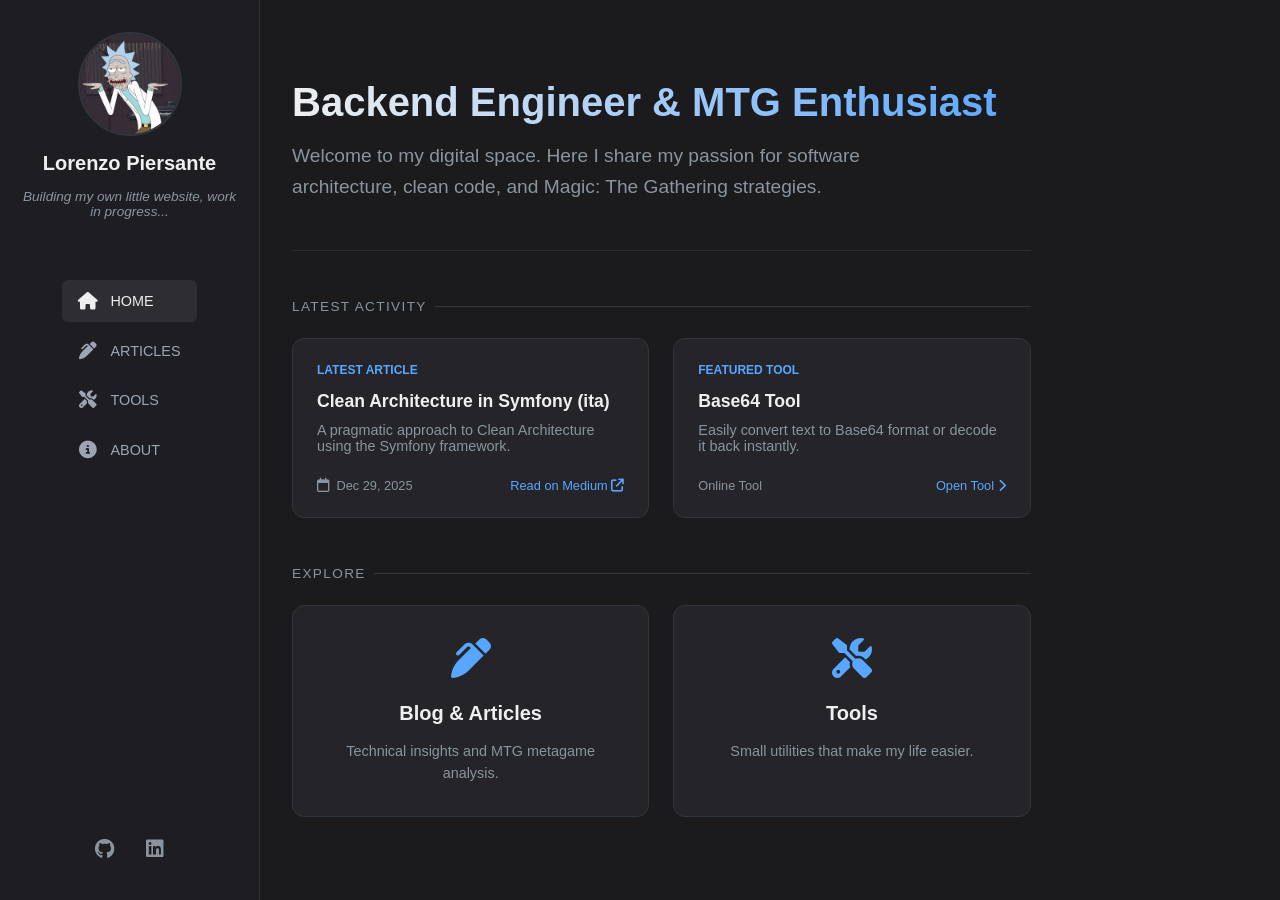
==== index.html @ ee9a0bbb "initial commit" ====
<!DOCTYPE html>
<html lang="en">
<head>
    <meta charset="UTF-8">
    <meta name="viewport" content="width=device-width, initial-scale=1.0">
    <title>Lorenzo Piersante - Backend Engineer & MTG Enthusiast</title>
    <link rel="icon" type="image/x-icon" href="assets/images/favicon.ico">
    <link rel="stylesheet" href="assets/css/style.css">
    <link rel="stylesheet" href="https://cdnjs.cloudflare.com/ajax/libs/font-awesome/6.4.0/css/all.min.css">
</head>
<body>
<div class="container">
    <aside class="sidebar">
        <div class="profile">
            <img src="assets/images/avatar.jpg" alt="Lorenzo Piersante" class="avatar">
            <h1>Lorenzo Piersante</h1>
            <p class="description">Building my own little website, work in progress...</p>
        </div>
        <nav>
            <ul>
                <li>
                    <a href="index.html" class="active">
                        <i class="fa-solid fa-house"></i>
                        HOME
                    </a>
                </li>
                <li>
                    <a href="articles.html">
                        <i class="fa-solid fa-pen-clip"></i>
                        ARTICLES
                    </a>
                </li>
                <li>
                    <a href="tools.html">
                        <i class="fa-solid fa-screwdriver-wrench"></i>
                        TOOLS
                    </a>
                </li>
                <li>
                    <a href="about.html">
                        <i class="fa-solid fa-circle-info"></i>
                        ABOUT
                    </a>
                </li>
            </ul>
        </nav>

        <div class="sidebar-bottom">
            <a href="https://github.com/lorenzo-piersante" target="_blank" aria-label="GitHub">
                <i class="fa-brands fa-github"></i>
            </a>
            <a href="https://linkedin.com/in/lorenzopiersante" target="_blank" aria-label="LinkedIn">
                <i class="fa-brands fa-linkedin"></i>
            </a>
        </div>
    </aside>

    <main class="content">
        <div class="main-column">
            <section class="hero-section">
                <h2>Backend Engineer & MTG Enthusiast</h2>
                <p>
                    Welcome to my digital space. Here I share my passion for software architecture, 
                    clean code, and Magic: The Gathering strategies.
                </p>
            </section>

            <div class="section-title">Latest Activity</div>

            <div class="dashboard-grid">
                <!-- Latest Article -->
                <a href="https://medium.com/@lorenzo-piersante/clean-architecture-in-symfony-un-approccio-pragmatico-557f67e88bba" target="_blank" class="latest-card">
                    <div>
                        <div class="card-label">Latest Article</div>
                        <h3>Clean Architecture in Symfony (ita)</h3>
                        <p>A pragmatic approach to Clean Architecture using the Symfony framework.</p>
                    </div>
                    <div class="card-footer">
                        <div class="meta-item">
                            <i class="fa-regular fa-calendar"></i>
                            Dec 29, 2025
                        </div>
                        <span class="action-link">Read on Medium <i class="fa-solid fa-arrow-up-right-from-square"></i></span>
                    </div>
                </a>

                <!-- Featured Tool -->
                <a href="tools/base64-tool.html" class="latest-card">
                    <div>
                        <div class="card-label">Featured Tool</div>
                        <h3>Base64 Tool</h3>
                        <p>Easily convert text to Base64 format or decode it back instantly.</p>
                    </div>
                    <div class="card-footer">
                        <span>Online Tool</span>
                        <span class="action-link">Open Tool <i class="fa-solid fa-chevron-right"></i></span>
                    </div>
                </a>
            </div>

            <div class="section-title">Explore</div>
            <div class="tools-grid">
                <a href="articles.html" class="tool-card">
                    <i class="fa-solid fa-pen-clip"></i>
                    <h3>Blog & Articles</h3>
                    <p>Technical insights and MTG metagame analysis.</p>
                </a>
                <a href="tools.html" class="tool-card">
                    <i class="fa-solid fa-screwdriver-wrench"></i>
                    <h3>Tools</h3>
                    <p>Small utilities that make my life easier.</p>
                </a>
            </div>
        </div>

        <aside class="right-sidebar">
        </aside>
    </main>
</div>
</body>
</html>
---- assets/css/style.css ----
body {
    font-family: -apple-system, BlinkMacSystemFont, "Segoe UI", Helvetica, Arial, sans-serif;
    margin: 0;
    background-color: #1b1b1e;
    color: #bcbcbc;
}

.container {
    display: flex;
    min-height: 100vh;
    padding-left: 260px;
}

.content {
    flex: 1;
    display: flex;
    justify-content: center;
    padding: 2rem;
}

.main-column {
    width: 100%;
    max-width: 800px;
}

.right-sidebar {
    width: 240px;
    padding-left: 2rem;
    padding-top: 4rem;
    display: none;
}

@media (min-width: 1200px) {
    .right-sidebar {
        display: block;
    }
}

.tags-card h3 {
    font-size: 0.85rem;
    color: #8b949e;
    text-transform: uppercase;
    margin-bottom: 1rem;
}

.tag-list {
    display: flex;
    flex-wrap: wrap;
    gap: 0.5rem;
}

.tag {
    background-color: #252529;
    border: 1px solid #30363d;
    color: #8b949e;
    padding: 0.2rem 0.6rem;
    border-radius: 4px;
    font-size: 0.75rem;
    text-decoration: none;
    transition: color 0.2s, border-color 0.2s;
}

.tag:hover {
    border-color: #58a6ff;
    color: #efefef;
}

.sidebar {
    width: 260px;
    box-sizing: border-box;
    background-color: #1e1e22;
    padding: 2rem 1rem;
    display: flex;
    flex-direction: column;
    align-items: center;
    border-right: 1px solid #2e2e32;
    position: fixed;
    top: 0;
    left: 0;
    height: 100vh;
}

.profile {
    text-align: center;
    margin-bottom: 2rem;
}

.avatar {
    width: 100px;
    height: 100px;
    border-radius: 50%;
    margin: 0 auto 1rem;
    display: block;
    border: 2px solid #30363d;
    object-fit: cover;
}

.sidebar h1 {
    font-size: 1.25rem;
    color: #efefef;
    margin: 0.5rem 0;
}

.sidebar .description {
    font-size: 0.85rem;
    color: #8b949e;
    font-style: italic;
}

nav ul {
    list-style: none;
    padding: 0;
    width: 100%;
}

nav li {
    margin: 0.5rem 0;
}

/* Navigation Links */
nav a {
    text-decoration: none;
    color: #9da5b4;
    display: flex;
    align-items: center;
    gap: 0.75rem;
    padding: 0.75rem 1rem;
    border-radius: 6px;
    font-size: 0.9rem;
    font-weight: 500;
    transition: background 0.2s, color 0.2s;
}

nav a i {
    font-size: 1.1rem;
    width: 20px;
    text-align: center;
}

nav a:hover, nav a.active {
    background-color: #2d2d32;
    color: #efefef;
}

.page-header {
    color: #8b949e;
    margin-bottom: 2rem;
}

.post-card {
    background-color: #252529;
    padding: 1.5rem;
    border-radius: 12px;
    border: 1px solid #30363d;
    margin-bottom: 1.5rem;
    display: flex;
    flex-direction: column;
    text-decoration: none;
    color: inherit;
    transition: all 0.2s ease;
}

.post-card:hover {
    background-color: #2d2d32;
    border-color: #58a6ff;
    transform: translateY(-2px);
}

.post-card h2 {
    margin-top: 0;
    color: #efefef;
    font-size: 1.3rem;
    line-height: 1.4;
}

.post-card p {
    color: #8b949e;
    margin-bottom: 1.5rem;
    flex-grow: 1;
}

.post-footer {
    display: flex;
    justify-content: space-between;
    align-items: center;
    font-size: 0.8rem;
    color: #8b949e;
}

.post-footer .meta-item {
    display: flex;
    align-items: center;
    gap: 0.4rem;
}

.post-footer .cta-link {
    color: #58a6ff;
    display: flex;
    align-items: center;
    gap: 0.4rem;
}

.about-section p {
    font-size: 1.1rem;
    line-height: 1.8;
    margin-bottom: 1.5rem;
}

.meta-left {
    display: flex;
    gap: 1.5rem;
}

.meta-item {
    display: flex;
    align-items: center;
    gap: 0.4rem;
}

.meta-item i {
    font-size: 0.9rem;
    color: #8b949e;
}

/* Sidebar Bottom Social Links */
.sidebar-bottom {
    margin-top: auto;
    display: flex;
    gap: 0.75rem;
    align-items: center;
    padding-top: 1rem;
}

.sidebar-bottom a {
    display: flex;
    align-items: center;
    justify-content: center;
    width: 38px;
    height: 38px;
    border-radius: 50%;
    background-color: transparent;
    color: #8b949e;
    text-decoration: none;
    font-size: 1.25rem;
    transition: background-color 0.2s, color 0.2s;
}

.sidebar-bottom a:hover {
    background-color: #2d2d32;
    color: #efefef;
}

/* Tools Styles */
.tools-grid {
    display: grid;
    grid-template-columns: repeat(auto-fill, minmax(280px, 1fr));
    gap: 1.5rem;
    margin-top: 1rem;
}

.tool-card {
    background-color: #252529;
    padding: 2rem;
    border-radius: 12px;
    border: 1px solid #30363d;
    text-decoration: none;
    color: inherit;
    transition: all 0.3s cubic-bezier(0.4, 0, 0.2, 1);
    display: flex;
    flex-direction: column;
    align-items: center;
    text-align: center;
    gap: 1rem;
}

.tool-card:hover {
    background-color: #2d2d32;
    border-color: #58a6ff;
    transform: translateY(-4px);
    box-shadow: 0 10px 20px rgba(0, 0, 0, 0.2);
}

.tool-card i {
    font-size: 2.5rem;
    color: #58a6ff;
    margin-bottom: 0.5rem;
}

.tool-card h3 {
    margin: 0;
    color: #efefef;
    font-size: 1.25rem;
}

.tool-card p {
    margin: 0;
    font-size: 0.9rem;
    color: #8b949e;
    line-height: 1.5;
}

/* Big Display for Tools */
.tool-display-container {
    background-color: #252529;
    padding: 3rem 2rem;
    border-radius: 12px;
    border: 1px solid #30363d;
    display: flex;
    flex-direction: column;
    align-items: center;
    justify-content: center;
    gap: 2rem;
    margin-top: 2rem;
}

.big-id-display {
    font-family: 'Courier New', Courier, monospace;
    font-size: 1.5rem;
    color: #58a6ff;
    background-color: #1b1b1e;
    padding: 1.5rem 2rem;
    border-radius: 8px;
    border: 1px dashed #30363d;
    word-break: break-all;
    text-align: center;
    max-width: 100%;
}

.copy-button {
    background-color: #238636;
    color: #ffffff;
    border: none;
    padding: 0.75rem 1.5rem;
    border-radius: 6px;
    font-weight: 600;
    cursor: pointer;
    display: flex;
    align-items: center;
    gap: 0.5rem;
    transition: background-color 0.2s;
}

.copy-button:hover {
    background-color: #2ea043;
}

.copy-button:active {
    transform: scale(0.98);
}

/* Icon & UI Utility Classes */

.breadcrumb-link {
    text-decoration: none;
    color: inherit;
}

.breadcrumb-link:hover {
    color: #58a6ff;
}

.tool-display-icon {
    font-size: 3rem;
    color: #58a6ff;
}

/* Dashboard & Hero Styles */
.hero-section {
    padding: 3rem 0;
    border-bottom: 1px solid #2e2e32;
    margin-bottom: 3rem;
}

.hero-section h2 {
    font-size: 2.5rem;
    color: #efefef;
    margin: 0 0 1rem 0;
    background: linear-gradient(90deg, #efefef, #58a6ff);
    -webkit-background-clip: text;
    -webkit-text-fill-color: transparent;
}

.hero-section p {
    font-size: 1.2rem;
    line-height: 1.6;
    color: #8b949e;
    max-width: 600px;
    margin: 0;
}

.section-title {
    font-size: 0.85rem;
    color: #8b949e;
    text-transform: uppercase;
    letter-spacing: 0.1em;
    margin-bottom: 1.5rem;
    display: flex;
    align-items: center;
    gap: 0.5rem;
}

.section-title::after {
    content: "";
    flex: 1;
    height: 1px;
    background-color: #30363d;
}

.dashboard-grid {
    display: grid;
    grid-template-columns: 1fr;
    gap: 1.5rem;
    margin-bottom: 3rem;
}

@media (min-width: 768px) {
    .dashboard-grid {
        grid-template-columns: 1fr 1fr;
    }
}

.latest-card {
    background-color: #252529;
    border: 1px solid #30363d;
    border-radius: 12px;
    padding: 1.5rem;
    text-decoration: none;
    color: inherit;
    transition: all 0.2s ease;
    display: flex;
    flex-direction: column;
    justify-content: space-between;
}

.latest-card .card-footer {
    margin-top: 1.5rem;
    display: flex;
    justify-content: space-between;
    align-items: center;
    font-size: 0.8rem;
    color: #8b949e;
}

.latest-card .card-footer .action-link {
    color: #58a6ff;
}

.latest-card:hover {
    border-color: #58a6ff;
    background-color: #2d2d32;
    transform: translateY(-2px);
}

.latest-card .card-label {
    font-size: 0.75rem;
    font-weight: 600;
    color: #58a6ff;
    text-transform: uppercase;
    margin-bottom: 0.75rem;
}

.latest-card h3 {
    margin: 0 0 0.5rem 0;
    color: #efefef;
    font-size: 1.1rem;
    line-height: 1.4;
}

.latest-card p {
    margin: 0;
    font-size: 0.9rem;
    color: #8b949e;
    flex-grow: 1;
}

/* Tool Input & UI Styles */
.tool-textarea {
    width: 100%;
    min-height: 150px;
    background-color: #1b1b1e;
    border: 1px solid #30363d;
    border-radius: 8px;
    color: #efefef;
    padding: 1rem;
    font-family: 'Courier New', Courier, monospace;
    font-size: 1rem;
    resize: vertical;
    margin-bottom: 1rem;
    box-sizing: border-box;
}

.tool-textarea:focus {
    outline: none;
    border-color: #58a6ff;
}

.button-group {
    display: flex;
    gap: 1rem;
    margin-bottom: 2rem;
    flex-wrap: wrap;
}

.action-button {
    background-color: #30363d;
    color: #efefef;
    border: 1px solid #444c56;
    padding: 0.6rem 1.2rem;
    border-radius: 6px;
    font-weight: 500;
    cursor: pointer;
    transition: all 0.2s;
    display: flex;
    align-items: center;
    gap: 0.5rem;
}

.action-button:hover {
    background-color: #444c56;
    border-color: #8b949e;
}

.action-button.primary {
    background-color: #238636;
    border-color: #2ea043;
}

.action-button.primary:hover {
    background-color: #2ea043;
}

.error-message {
    color: #f85149;
    font-size: 0.9rem;
    margin-top: -0.5rem;
    margin-bottom: 1rem;
    display: none;
}

/* Calculator & Form Styles */
.calculator-form {
    background-color: #252529;
    padding: 2rem;
    border-radius: 12px;
    border: 1px solid #30363d;
    margin-top: 2rem;
}

.form-group {
    margin-bottom: 1.5rem;
}

.form-group label {
    display: block;
    margin-bottom: 0.5rem;
    color: #efefef;
    font-size: 0.9rem;
}

.form-input, .form-select {
    width: 100%;
    padding: 0.75rem;
    background-color: #1b1b1e;
    border: 1px solid #30363d;
    border-radius: 6px;
    color: #efefef;
    font-size: 1rem;
    box-sizing: border-box;
}

.form-input:focus, .form-select:focus {
    outline: none;
    border-color: #58a6ff;
}

.radio-group {
    display: flex;
    gap: 2rem;
    margin-top: 0.5rem;
}

.radio-option {
    display: flex;
    align-items: center;
    gap: 0.5rem;
    cursor: pointer;
    color: #8b949e;
}

.radio-option input {
    cursor: pointer;
}

/* Result Display Styles */
.result-display {
    margin-top: 2rem;
    padding: 2rem;
    background-color: #1b1b1e;
    border: 1px dashed #30363d;
    border-radius: 8px;
    text-align: center;
    display: none;
}

.result-grid {
    display: grid;
    grid-template-columns: 1fr 1fr;
    gap: 1.5rem;
    margin: 1rem 0;
}

.result-item {
    padding: 1rem;
    background-color: #252529;
    border-radius: 8px;
    border: 1px solid #30363d;
}

.result-value {
    font-size: 2rem;
    color: #58a6ff;
    font-weight: 700;
    margin: 0.25rem 0;
}

.result-value.highlight {
    color: #238636;
    font-size: 2.5rem;
}

.result-label {
    color: #8b949e;
    font-size: 0.8rem;
    text-transform: uppercase;
    letter-spacing: 0.05em;
}

@media (max-width: 600px) {
    .result-grid {
        grid-template-columns: 1fr;
    }
}
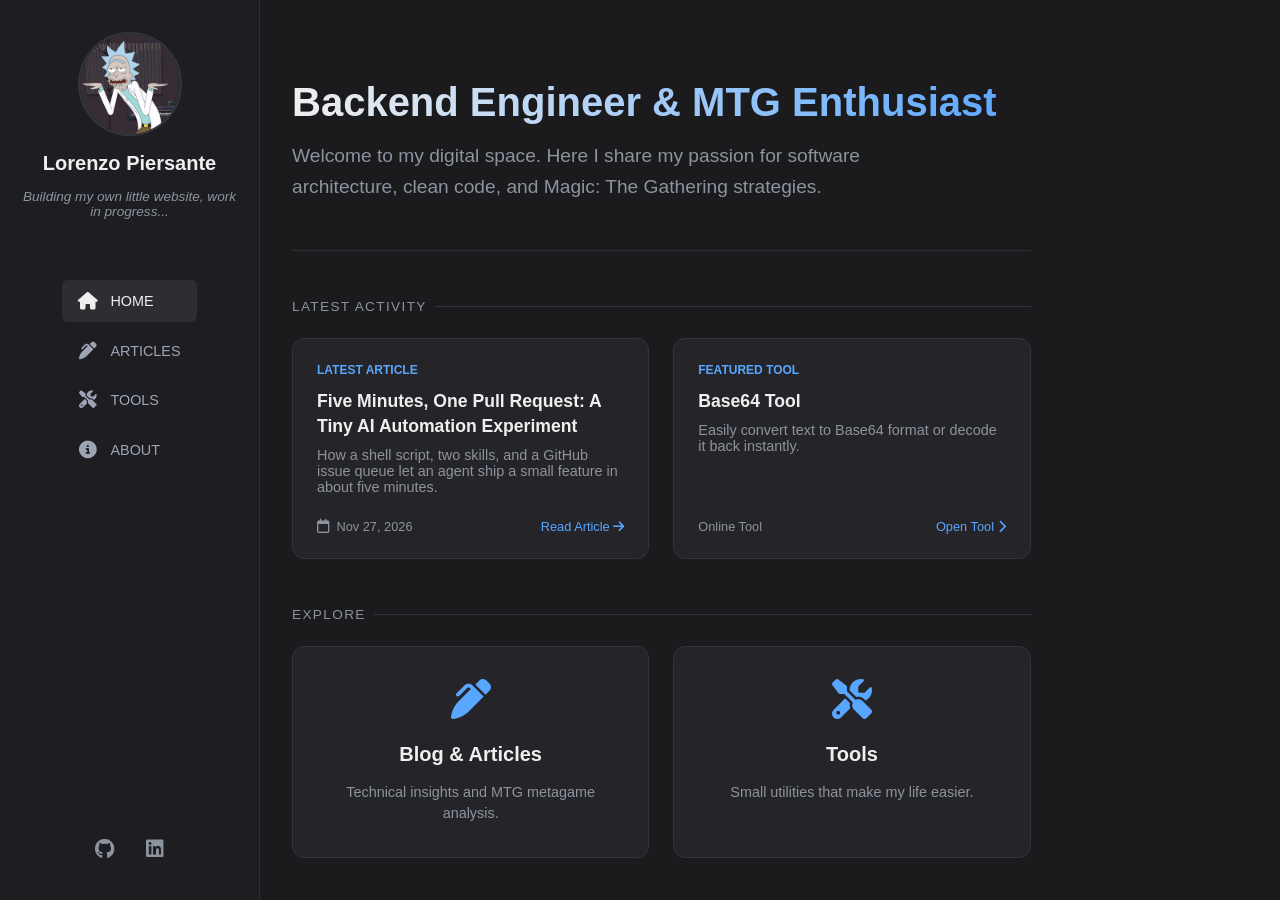
==== commit 7fae767f: "Add AI automation experiments article" ====
--- a/index.html
+++ b/index.html
@@ -69,18 +69,18 @@
 
             <div class="dashboard-grid">
                 <!-- Latest Article -->
-                <a href="https://medium.com/@lorenzo-piersante/clean-architecture-in-symfony-un-approccio-pragmatico-557f67e88bba" target="_blank" class="latest-card">
+                <a href="articles/ai-automation-experiments.html" class="latest-card">
                     <div>
                         <div class="card-label">Latest Article</div>
-                        <h3>Clean Architecture in Symfony (ita)</h3>
-                        <p>A pragmatic approach to Clean Architecture using the Symfony framework.</p>
+                        <h3>Five Minutes, One Pull Request: A Tiny AI Automation Experiment</h3>
+                        <p>How a shell script, two skills, and a GitHub issue queue let an agent ship a small feature in about five minutes.</p>
                     </div>
                     <div class="card-footer">
                         <div class="meta-item">
                             <i class="fa-regular fa-calendar"></i>
-                            Dec 29, 2025
+                            Nov 27, 2026
                         </div>
-                        <span class="action-link">Read on Medium <i class="fa-solid fa-arrow-up-right-from-square"></i></span>
+                        <span class="action-link">Read Article <i class="fa-solid fa-arrow-right"></i></span>
                     </div>
                 </a>
 
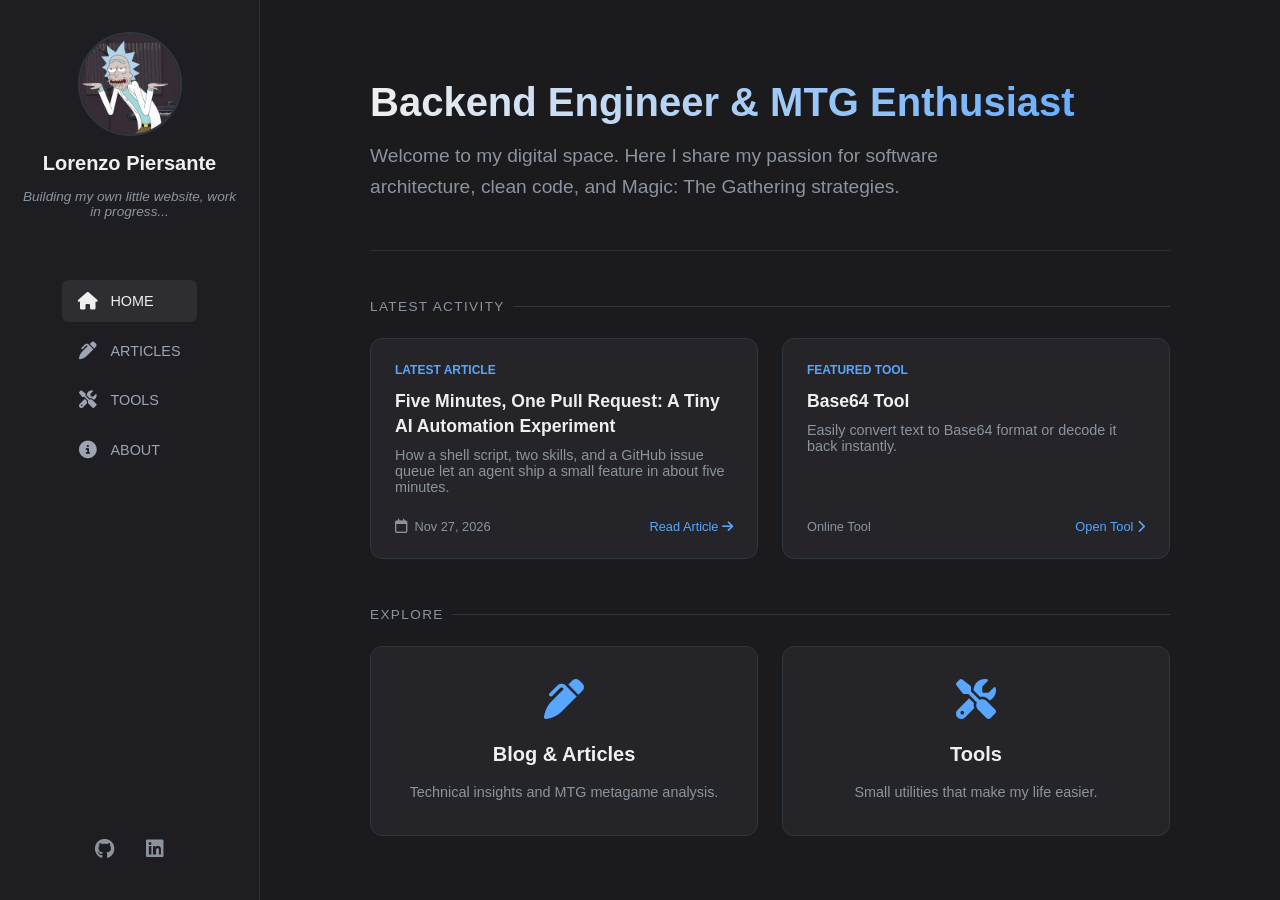
==== commit f3223db7: "Remove unused right sidebar" ====
--- a/index.html
+++ b/index.html
@@ -112,9 +112,6 @@
                 </a>
             </div>
         </div>
-
-        <aside class="right-sidebar">
-        </aside>
     </main>
 </div>
 </body>
--- a/assets/css/style.css
+++ b/assets/css/style.css
@@ -21,48 +21,6 @@
 .main-column {
     width: 100%;
     max-width: 800px;
-}
-
-.right-sidebar {
-    width: 240px;
-    padding-left: 2rem;
-    padding-top: 4rem;
-    display: none;
-}
-
-@media (min-width: 1200px) {
-    .right-sidebar {
-        display: block;
-    }
-}
-
-.tags-card h3 {
-    font-size: 0.85rem;
-    color: #8b949e;
-    text-transform: uppercase;
-    margin-bottom: 1rem;
-}
-
-.tag-list {
-    display: flex;
-    flex-wrap: wrap;
-    gap: 0.5rem;
-}
-
-.tag {
-    background-color: #252529;
-    border: 1px solid #30363d;
-    color: #8b949e;
-    padding: 0.2rem 0.6rem;
-    border-radius: 4px;
-    font-size: 0.75rem;
-    text-decoration: none;
-    transition: color 0.2s, border-color 0.2s;
-}
-
-.tag:hover {
-    border-color: #58a6ff;
-    color: #efefef;
 }
 
 .sidebar {
